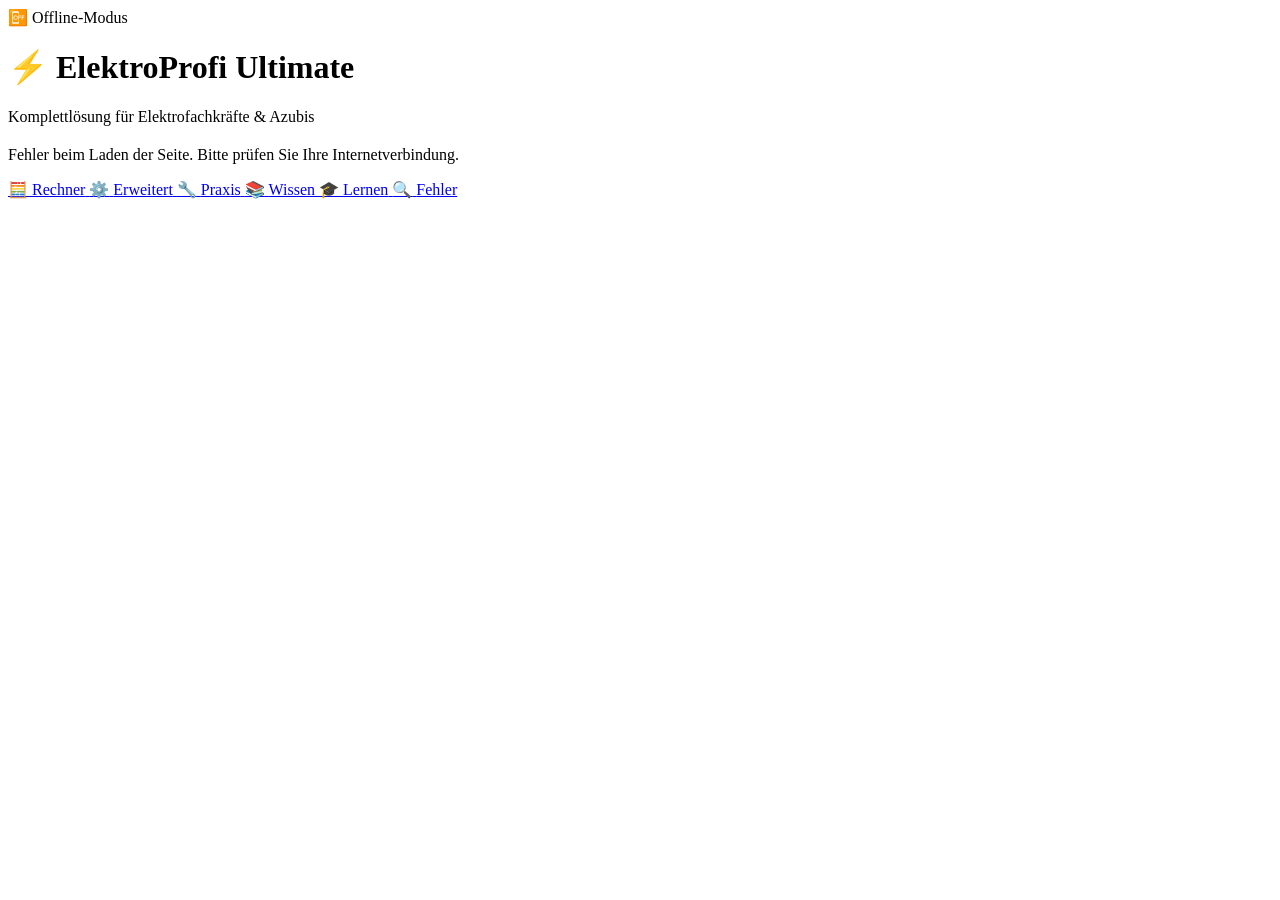
==== index.html @ 83213771 "Add files via upload" ====
<!DOCTYPE html>
<html lang="de">
<head>
  <meta charset="UTF-8">
  <meta name="viewport" content="width=device-width, initial-scale=1.0, user-scalable=no">
  <meta name="theme-color" content="#1e40af">
  <meta name="description" content="Komplette Elektro-Suite für Fachkräfte und Azubis - Berechnungen, Symbole, Prüfungsvorbereitung">
  <meta name="apple-mobile-web-app-capable" content="yes">
  <meta name="apple-mobile-web-app-status-bar-style" content="black-translucent">
  <meta name="apple-mobile-web-app-title" content="ElektroProfi">
  
  <title>ElektroProfi Ultimate</title>
  
  <link rel="manifest" href="manifest.json">
  <link rel="icon" type="image/svg+xml" href="data:image/svg+xml,<svg xmlns='http://www.w3.org/2000/svg' viewBox='0 0 100 100'><text y='.9em' font-size='90'>⚡</text></svg>">
  <link rel="apple-touch-icon" href="icons/icon-192.png">
  <link rel="stylesheet" href="css/style.css">
</head>
<body>
  
  <!-- Offline Indicator -->
  <div id="offline-indicator" class="offline-indicator">📴 Offline-Modus</div>
  
  <!-- Header -->
  <header class="header">
    <h1>⚡ ElektroProfi Ultimate</h1>
    <p>Komplettlösung für Elektrofachkräfte & Azubis</p>
  </header>
  
  <!-- Main Content Container -->
  <main class="container" id="main-content">
    <!-- Content wird per JavaScript geladen -->
  </main>
  
  <!-- Bottom Navigation -->
  <nav class="nav-bottom">
    <a href="pages/berechnungen.html" class="nav-item active" data-page="berechnungen">
      <span class="icon">🧮</span>
      <span>Rechner</span>
    </a>
    <a href="pages/erweitert.html" class="nav-item" data-page="erweitert">
      <span class="icon">⚙️</span>
      <span>Erweitert</span>
    </a>
    <a href="pages/praxis.html" class="nav-item" data-page="praxis">
      <span class="icon">🔧</span>
      <span>Praxis</span>
    </a>
    <a href="pages/wissen.html" class="nav-item" data-page="wissen">
      <span class="icon">📚</span>
      <span>Wissen</span>
    </a>
    <a href="pages/lernen.html" class="nav-item" data-page="lernen">
      <span class="icon">🎓</span>
      <span>Lernen</span>
    </a>
    <a href="pages/fehlersuche.html" class="nav-item" data-page="fehlersuche">
      <span class="icon">🔍</span>
      <span>Fehler</span>
    </a>
  </nav>
  
  <script src="js/app.js"></script>
  <script src="js/berechnungen.js"></script>
  <script src="js/quiz.js"></script>
  
  <script>
    // Single Page App Navigation
    document.addEventListener('DOMContentLoaded', () => {
      const mainContent = document.getElementById('main-content');
      const navItems = document.querySelectorAll('.nav-item');
      
      // Seite laden
      async function loadPage(pageName) {
        try {
          const response = await fetch(`pages/${pageName}.html`);
          if (!response.ok) throw new Error('Seite nicht gefunden');
          const html = await response.text();
          mainContent.innerHTML = html;
          
          // Initialisierungen nach Laden
          if (pageName === 'berechnungen') {
            if (typeof updateOhmFields === 'function') updateOhmFields();
            if (typeof updateLeistungFields === 'function') updateLeistungFields();
          }
          
          // Ersten Tab aktivieren
          const firstTab = mainContent.querySelector('.tab');
          if (firstTab) firstTab.click();
          
        } catch (err) {
          mainContent.innerHTML = `
            <div class="danger" style="margin-top:20px">
              <p>Fehler beim Laden der Seite. Bitte prüfen Sie Ihre Internetverbindung.</p>
            </div>`;
        }
      }
      
      // Navigation Handler
      navItems.forEach(item => {
        item.addEventListener('click', (e) => {
          e.preventDefault();
          
          // Aktiv-Status setzen
          navItems.forEach(n => n.classList.remove('active'));
          item.classList.add('active');
          
          // Seite laden
          const page = item.dataset.page;
          loadPage(page);
          
          // URL aktualisieren (History API)
          history.pushState({page}, '', `#${page}`);
        });
      });
      
      // Browser Back/Forward
      window.addEventListener('popstate', (e) => {
        const page = e.state?.page || 'berechnungen';
        loadPage(page);
        navItems.forEach(n => {
          n.classList.toggle('active', n.dataset.page === page);
        });
      });
      
      // Initiale Seite laden
      const hash = window.location.hash.slice(1) || 'berechnungen';
      loadPage(hash);
      navItems.forEach(n => {
        n.classList.toggle('active', n.dataset.page === hash);
      });
    });
  </script>
</body>
</html>
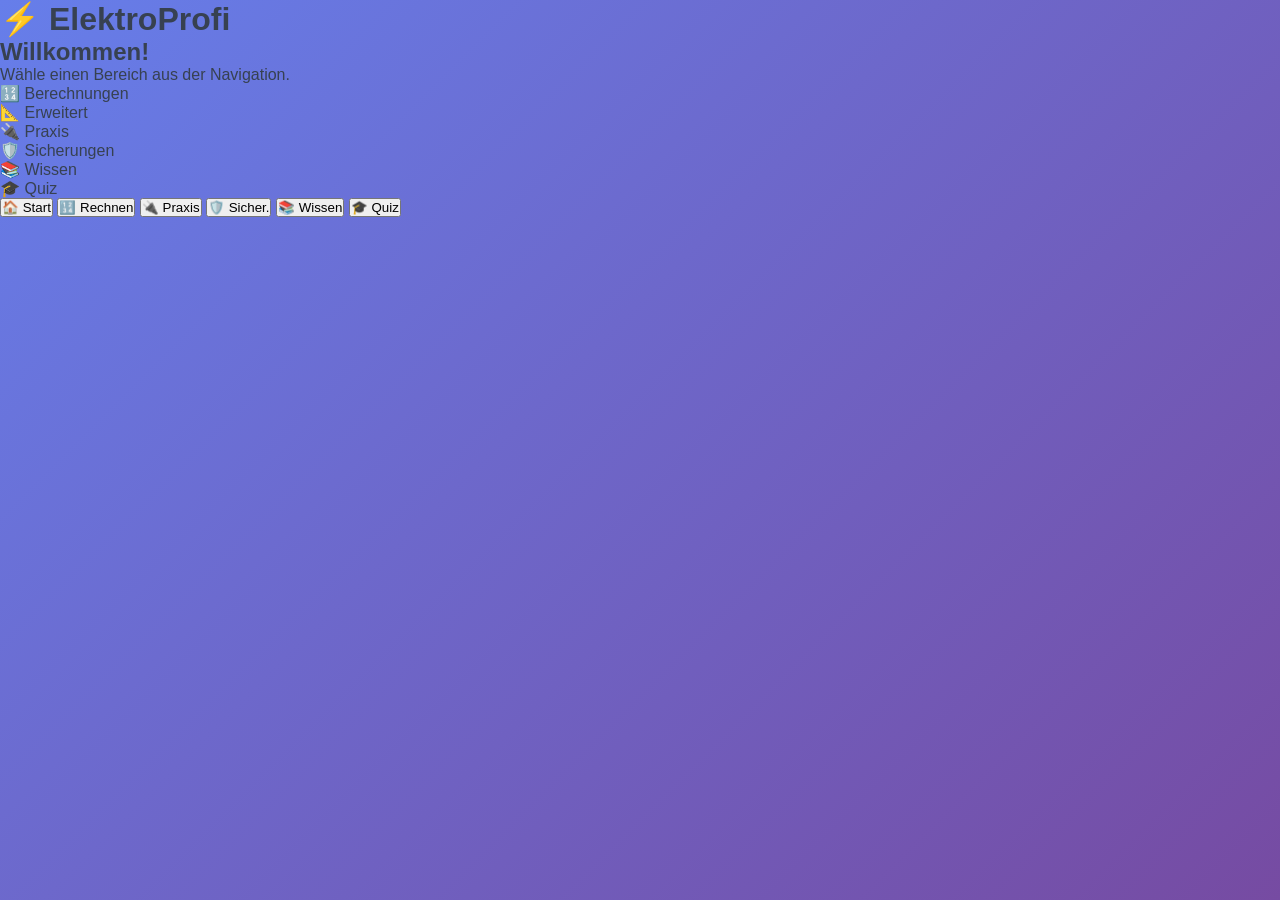
==== commit ea5d1a3d: "Add files via upload" ====
--- a/index.html
+++ b/index.html
@@ -4,132 +4,80 @@
   <meta charset="UTF-8">
   <meta name="viewport" content="width=device-width, initial-scale=1.0, user-scalable=no">
   <meta name="theme-color" content="#1e40af">
-  <meta name="description" content="Komplette Elektro-Suite für Fachkräfte und Azubis - Berechnungen, Symbole, Prüfungsvorbereitung">
-  <meta name="apple-mobile-web-app-capable" content="yes">
-  <meta name="apple-mobile-web-app-status-bar-style" content="black-translucent">
-  <meta name="apple-mobile-web-app-title" content="ElektroProfi">
-  
+  <meta name="description" content="Komplette Elektro-Suite für Fachkräfte & Azubis">
   <title>ElektroProfi Ultimate</title>
-  
   <link rel="manifest" href="manifest.json">
-  <link rel="icon" type="image/svg+xml" href="data:image/svg+xml,<svg xmlns='http://www.w3.org/2000/svg' viewBox='0 0 100 100'><text y='.9em' font-size='90'>⚡</text></svg>">
   <link rel="apple-touch-icon" href="icons/icon-192.png">
   <link rel="stylesheet" href="css/style.css">
 </head>
 <body>
-  
-  <!-- Offline Indicator -->
-  <div id="offline-indicator" class="offline-indicator">📴 Offline-Modus</div>
-  
-  <!-- Header -->
-  <header class="header">
-    <h1>⚡ ElektroProfi Ultimate</h1>
-    <p>Komplettlösung für Elektrofachkräfte & Azubis</p>
+  <header class="app-header">
+    <h1>⚡ ElektroProfi</h1>
+    <span class="offline-indicator" id="offline-badge">Offline</span>
   </header>
-  
-  <!-- Main Content Container -->
-  <main class="container" id="main-content">
-    <!-- Content wird per JavaScript geladen -->
+
+  <main id="content">
+    <div class="welcome">
+      <h2>Willkommen!</h2>
+      <p>Wähle einen Bereich aus der Navigation.</p>
+      <div class="feature-grid">
+        <div class="feature-card" onclick="loadPage('berechnungen')">
+          <span class="feature-icon">🔢</span>
+          <span>Berechnungen</span>
+        </div>
+        <div class="feature-card" onclick="loadPage('erweitert')">
+          <span class="feature-icon">📐</span>
+          <span>Erweitert</span>
+        </div>
+        <div class="feature-card" onclick="loadPage('praxis')">
+          <span class="feature-icon">🔌</span>
+          <span>Praxis</span>
+        </div>
+        <div class="feature-card" onclick="loadPage('sicherungen')">
+          <span class="feature-icon">🛡️</span>
+          <span>Sicherungen</span>
+        </div>
+        <div class="feature-card" onclick="loadPage('wissen')">
+          <span class="feature-icon">📚</span>
+          <span>Wissen</span>
+        </div>
+        <div class="feature-card" onclick="loadPage('lernen')">
+          <span class="feature-icon">🎓</span>
+          <span>Quiz</span>
+        </div>
+      </div>
+    </div>
   </main>
-  
-  <!-- Bottom Navigation -->
-  <nav class="nav-bottom">
-    <a href="pages/berechnungen.html" class="nav-item active" data-page="berechnungen">
-      <span class="icon">🧮</span>
-      <span>Rechner</span>
-    </a>
-    <a href="pages/erweitert.html" class="nav-item" data-page="erweitert">
-      <span class="icon">⚙️</span>
-      <span>Erweitert</span>
-    </a>
-    <a href="pages/praxis.html" class="nav-item" data-page="praxis">
-      <span class="icon">🔧</span>
-      <span>Praxis</span>
-    </a>
-    <a href="pages/wissen.html" class="nav-item" data-page="wissen">
-      <span class="icon">📚</span>
-      <span>Wissen</span>
-    </a>
-    <a href="pages/lernen.html" class="nav-item" data-page="lernen">
-      <span class="icon">🎓</span>
-      <span>Lernen</span>
-    </a>
-    <a href="pages/fehlersuche.html" class="nav-item" data-page="fehlersuche">
-      <span class="icon">🔍</span>
-      <span>Fehler</span>
-    </a>
+
+  <nav class="bottom-nav">
+    <button class="nav-btn active" data-page="home" onclick="loadPage('home')">
+      <span class="nav-icon">🏠</span>
+      <span class="nav-label">Start</span>
+    </button>
+    <button class="nav-btn" data-page="berechnungen" onclick="loadPage('berechnungen')">
+      <span class="nav-icon">🔢</span>
+      <span class="nav-label">Rechnen</span>
+    </button>
+    <button class="nav-btn" data-page="praxis" onclick="loadPage('praxis')">
+      <span class="nav-icon">🔌</span>
+      <span class="nav-label">Praxis</span>
+    </button>
+    <button class="nav-btn" data-page="sicherungen" onclick="loadPage('sicherungen')">
+      <span class="nav-icon">🛡️</span>
+      <span class="nav-label">Sicher.</span>
+    </button>
+    <button class="nav-btn" data-page="wissen" onclick="loadPage('wissen')">
+      <span class="nav-icon">📚</span>
+      <span class="nav-label">Wissen</span>
+    </button>
+    <button class="nav-btn" data-page="lernen" onclick="loadPage('lernen')">
+      <span class="nav-icon">🎓</span>
+      <span class="nav-label">Quiz</span>
+    </button>
   </nav>
-  
+
   <script src="js/app.js"></script>
   <script src="js/berechnungen.js"></script>
   <script src="js/quiz.js"></script>
-  
-  <script>
-    // Single Page App Navigation
-    document.addEventListener('DOMContentLoaded', () => {
-      const mainContent = document.getElementById('main-content');
-      const navItems = document.querySelectorAll('.nav-item');
-      
-      // Seite laden
-      async function loadPage(pageName) {
-        try {
-          const response = await fetch(`pages/${pageName}.html`);
-          if (!response.ok) throw new Error('Seite nicht gefunden');
-          const html = await response.text();
-          mainContent.innerHTML = html;
-          
-          // Initialisierungen nach Laden
-          if (pageName === 'berechnungen') {
-            if (typeof updateOhmFields === 'function') updateOhmFields();
-            if (typeof updateLeistungFields === 'function') updateLeistungFields();
-          }
-          
-          // Ersten Tab aktivieren
-          const firstTab = mainContent.querySelector('.tab');
-          if (firstTab) firstTab.click();
-          
-        } catch (err) {
-          mainContent.innerHTML = `
-            <div class="danger" style="margin-top:20px">
-              <p>Fehler beim Laden der Seite. Bitte prüfen Sie Ihre Internetverbindung.</p>
-            </div>`;
-        }
-      }
-      
-      // Navigation Handler
-      navItems.forEach(item => {
-        item.addEventListener('click', (e) => {
-          e.preventDefault();
-          
-          // Aktiv-Status setzen
-          navItems.forEach(n => n.classList.remove('active'));
-          item.classList.add('active');
-          
-          // Seite laden
-          const page = item.dataset.page;
-          loadPage(page);
-          
-          // URL aktualisieren (History API)
-          history.pushState({page}, '', `#${page}`);
-        });
-      });
-      
-      // Browser Back/Forward
-      window.addEventListener('popstate', (e) => {
-        const page = e.state?.page || 'berechnungen';
-        loadPage(page);
-        navItems.forEach(n => {
-          n.classList.toggle('active', n.dataset.page === page);
-        });
-      });
-      
-      // Initiale Seite laden
-      const hash = window.location.hash.slice(1) || 'berechnungen';
-      loadPage(hash);
-      navItems.forEach(n => {
-        n.classList.toggle('active', n.dataset.page === hash);
-      });
-    });
-  </script>
 </body>
 </html>
--- a/css/style.css
+++ b/css/style.css
@@ -0,0 +1,633 @@
+/* ElektroProfi Ultimate - Styles */
+:root {
+  --primary: #1e40af;
+  --primary-light: #3b82f6;
+  --primary-dark: #1e3a8a;
+  --success: #10b981;
+  --success-light: #d1fae5;
+  --warning: #f59e0b;
+  --warning-light: #fef3c7;
+  --danger: #dc2626;
+  --danger-light: #fee2e2;
+  --gray-50: #f9fafb;
+  --gray-100: #f3f4f6;
+  --gray-200: #e5e7eb;
+  --gray-300: #d1d5db;
+  --gray-500: #6b7280;
+  --gray-700: #374151;
+  --gray-900: #111827;
+  --shadow: 0 4px 6px -1px rgba(0,0,0,0.1), 0 2px 4px -1px rgba(0,0,0,0.06);
+  --shadow-lg: 0 10px 15px -3px rgba(0,0,0,0.1), 0 4px 6px -2px rgba(0,0,0,0.05);
+}
+
+* {
+  margin: 0;
+  padding: 0;
+  box-sizing: border-box;
+}
+
+body {
+  font-family: -apple-system, BlinkMacSystemFont, 'Segoe UI', Roboto, Arial, sans-serif;
+  background: linear-gradient(135deg, #667eea 0%, #764ba2 100%);
+  min-height: 100vh;
+  color: var(--gray-700);
+  padding-bottom: 80px;
+}
+
+/* Header */
+.header {
+  background: linear-gradient(135deg, var(--primary) 0%, var(--primary-light) 100%);
+  color: #fff;
+  padding: 15px 20px;
+  text-align: center;
+  box-shadow: var(--shadow);
+  position: sticky;
+  top: 0;
+  z-index: 100;
+}
+
+.header h1 {
+  font-size: 22px;
+  margin-bottom: 3px;
+  display: flex;
+  align-items: center;
+  justify-content: center;
+  gap: 8px;
+}
+
+.header p {
+  font-size: 13px;
+  opacity: 0.9;
+}
+
+/* Container */
+.container {
+  max-width: 1000px;
+  margin: 0 auto;
+  padding: 15px;
+}
+
+/* Navigation Bottom */
+.nav-bottom {
+  position: fixed;
+  bottom: 0;
+  left: 0;
+  right: 0;
+  background: #fff;
+  display: flex;
+  justify-content: space-around;
+  padding: 8px 5px;
+  box-shadow: 0 -4px 6px rgba(0,0,0,0.1);
+  z-index: 1000;
+}
+
+.nav-item {
+  display: flex;
+  flex-direction: column;
+  align-items: center;
+  text-decoration: none;
+  color: var(--gray-500);
+  font-size: 11px;
+  padding: 5px 10px;
+  border-radius: 8px;
+  transition: all 0.3s;
+  min-width: 60px;
+}
+
+.nav-item.active {
+  color: var(--primary);
+  background: rgba(30,64,175,0.1);
+}
+
+.nav-item:hover {
+  color: var(--primary);
+}
+
+.nav-item .icon {
+  font-size: 22px;
+  margin-bottom: 3px;
+}
+
+/* Sub-Tabs */
+.tabs {
+  display: flex;
+  gap: 8px;
+  margin-bottom: 15px;
+  background: #fff;
+  padding: 10px;
+  border-radius: 12px;
+  box-shadow: var(--shadow);
+  overflow-x: auto;
+  -webkit-overflow-scrolling: touch;
+}
+
+.tab {
+  flex-shrink: 0;
+  padding: 10px 16px;
+  background: var(--gray-100);
+  border: none;
+  border-radius: 8px;
+  cursor: pointer;
+  font-size: 13px;
+  font-weight: 600;
+  transition: all 0.3s;
+  color: var(--gray-500);
+  white-space: nowrap;
+}
+
+.tab.active {
+  background: linear-gradient(135deg, var(--primary) 0%, var(--primary-light) 100%);
+  color: #fff;
+  box-shadow: 0 4px 6px rgba(30,64,175,0.3);
+}
+
+.tab:hover {
+  transform: translateY(-2px);
+}
+
+/* Content Cards */
+.content {
+  background: #fff;
+  border-radius: 12px;
+  padding: 20px;
+  box-shadow: var(--shadow);
+  display: none;
+  animation: fadeIn 0.3s;
+}
+
+.content.active {
+  display: block;
+}
+
+@keyframes fadeIn {
+  from { opacity: 0; transform: translateY(10px); }
+  to { opacity: 1; transform: translateY(0); }
+}
+
+/* Forms */
+.form-group {
+  margin-bottom: 18px;
+}
+
+label {
+  display: block;
+  margin-bottom: 6px;
+  font-weight: 600;
+  color: var(--gray-700);
+  font-size: 14px;
+}
+
+input, select, textarea {
+  width: 100%;
+  padding: 12px;
+  border: 2px solid var(--gray-200);
+  border-radius: 8px;
+  font-size: 16px;
+  transition: border 0.3s;
+  font-family: inherit;
+  background: #fff;
+}
+
+input:focus, select:focus, textarea:focus {
+  outline: none;
+  border-color: var(--primary-light);
+}
+
+textarea {
+  min-height: 100px;
+  resize: vertical;
+}
+
+/* Buttons */
+.btn {
+  width: 100%;
+  padding: 14px;
+  background: linear-gradient(135deg, var(--primary) 0%, var(--primary-light) 100%);
+  color: #fff;
+  border: none;
+  border-radius: 8px;
+  font-size: 16px;
+  font-weight: 600;
+  cursor: pointer;
+  transition: all 0.2s;
+  margin-top: 10px;
+}
+
+.btn:hover {
+  transform: translateY(-2px);
+  box-shadow: 0 6px 12px rgba(30,64,175,0.3);
+}
+
+.btn:active {
+  transform: translateY(0);
+}
+
+.btn-secondary {
+  background: var(--gray-100);
+  color: var(--gray-700);
+}
+
+/* Results */
+.result {
+  margin-top: 20px;
+  padding: 20px;
+  background: linear-gradient(135deg, #ecfdf5 0%, var(--success-light) 100%);
+  border-radius: 8px;
+  border-left: 4px solid var(--success);
+}
+
+.result h3 {
+  color: #065f46;
+  margin-bottom: 12px;
+  font-size: 17px;
+}
+
+.result-item {
+  padding: 10px 0;
+  border-bottom: 1px solid #a7f3d0;
+  display: flex;
+  justify-content: space-between;
+  align-items: center;
+  flex-wrap: wrap;
+  gap: 8px;
+}
+
+.result-item:last-child {
+  border-bottom: none;
+}
+
+.result-label {
+  font-weight: 600;
+  color: #065f46;
+  font-size: 14px;
+}
+
+.result-value {
+  font-size: 17px;
+  color: #047857;
+  font-weight: 700;
+}
+
+/* Info Boxes */
+.info-box {
+  background: #eff6ff;
+  border-left: 4px solid var(--primary-light);
+  padding: 15px;
+  margin-top: 20px;
+  border-radius: 8px;
+}
+
+.info-box h4 {
+  color: var(--primary);
+  margin-bottom: 8px;
+  font-size: 15px;
+}
+
+.info-box p, .info-box ul {
+  color: var(--primary);
+  font-size: 14px;
+  line-height: 1.6;
+}
+
+.info-box ul {
+  margin-left: 18px;
+  margin-top: 8px;
+}
+
+.warning {
+  background: var(--warning-light);
+  border-left: 4px solid var(--warning);
+  padding: 15px;
+  margin-top: 15px;
+  border-radius: 8px;
+}
+
+.warning p, .warning h4 {
+  color: #92400e;
+  font-size: 14px;
+}
+
+.danger {
+  background: var(--danger-light);
+  border-left: 4px solid var(--danger);
+  padding: 15px;
+  margin-top: 15px;
+  border-radius: 8px;
+}
+
+.danger p, .danger h4 {
+  color: #7f1d1d;
+  font-size: 14px;
+  font-weight: 600;
+}
+
+.success {
+  background: var(--success-light);
+  border-left: 4px solid var(--success);
+  padding: 15px;
+  margin-top: 15px;
+  border-radius: 8px;
+}
+
+.success p {
+  color: #065f46;
+  font-size: 14px;
+  font-weight: 600;
+}
+
+/* Tables */
+.table-responsive {
+  overflow-x: auto;
+  margin-top: 15px;
+}
+
+table {
+  width: 100%;
+  border-collapse: collapse;
+  font-size: 13px;
+}
+
+th, td {
+  padding: 10px 8px;
+  text-align: left;
+  border-bottom: 1px solid var(--gray-200);
+}
+
+th {
+  background: var(--gray-100);
+  font-weight: 600;
+  color: var(--gray-700);
+  position: sticky;
+  top: 0;
+}
+
+tr:hover {
+  background: var(--gray-50);
+}
+
+/* Grids */
+.grid-2 {
+  display: grid;
+  grid-template-columns: 1fr 1fr;
+  gap: 15px;
+}
+
+.grid-3 {
+  display: grid;
+  grid-template-columns: repeat(3, 1fr);
+  gap: 15px;
+}
+
+/* Symbol Grid */
+.symbol-grid {
+  display: grid;
+  grid-template-columns: repeat(auto-fill, minmax(130px, 1fr));
+  gap: 12px;
+  margin-top: 15px;
+}
+
+.symbol-card {
+  background: #fff;
+  border: 2px solid var(--gray-200);
+  border-radius: 8px;
+  padding: 12px 8px;
+  text-align: center;
+  transition: all 0.3s;
+}
+
+.symbol-card:hover {
+  border-color: var(--primary-light);
+  transform: translateY(-2px);
+  box-shadow: var(--shadow);
+}
+
+.symbol-svg {
+  width: 65px;
+  height: 65px;
+  margin: 0 auto 8px;
+  display: flex;
+  align-items: center;
+  justify-content: center;
+}
+
+.symbol-name {
+  font-size: 11px;
+  font-weight: 600;
+  color: var(--primary);
+  line-height: 1.3;
+}
+
+/* Quiz */
+.quiz-card {
+  background: #fff;
+  border: 2px solid var(--gray-200);
+  border-radius: 12px;
+  padding: 20px;
+  margin-bottom: 15px;
+}
+
+.quiz-question {
+  font-size: 17px;
+  font-weight: 600;
+  color: var(--primary);
+  margin-bottom: 18px;
+  line-height: 1.4;
+}
+
+.quiz-options {
+  display: flex;
+  flex-direction: column;
+  gap: 10px;
+}
+
+.quiz-option {
+  padding: 14px;
+  background: var(--gray-100);
+  border: 2px solid var(--gray-200);
+  border-radius: 8px;
+  cursor: pointer;
+  transition: all 0.3s;
+  font-size: 15px;
+}
+
+.quiz-option:hover {
+  background: #e0e7ff;
+  border-color: var(--primary-light);
+}
+
+.quiz-option.selected {
+  background: #dbeafe;
+  border-color: var(--primary-light);
+  font-weight: 600;
+}
+
+.quiz-option.correct {
+  background: var(--success-light);
+  border-color: var(--success);
+}
+
+.quiz-option.wrong {
+  background: var(--danger-light);
+  border-color: var(--danger);
+}
+
+.quiz-score {
+  text-align: center;
+  padding: 25px;
+  background: linear-gradient(135deg, #eff6ff 0%, #dbeafe 100%);
+  border-radius: 12px;
+  margin-top: 20px;
+}
+
+.quiz-score h3 {
+  font-size: 22px;
+  margin-bottom: 10px;
+}
+
+/* Troubleshoot */
+.troubleshoot-grid {
+  display: grid;
+  grid-template-columns: repeat(auto-fit, minmax(280px, 1fr));
+  gap: 15px;
+  margin-top: 15px;
+}
+
+.troubleshoot-card {
+  background: #fff;
+  border-left: 4px solid var(--primary-light);
+  border-radius: 8px;
+  padding: 18px;
+  box-shadow: var(--shadow);
+  cursor: pointer;
+  transition: all 0.3s;
+}
+
+.troubleshoot-card:hover {
+  transform: translateY(-2px);
+  box-shadow: var(--shadow-lg);
+}
+
+.troubleshoot-card h4 {
+  color: var(--primary);
+  margin-bottom: 8px;
+  font-size: 15px;
+}
+
+.troubleshoot-card.expanded {
+  border-color: var(--success);
+}
+
+.troubleshoot-solutions {
+  display: none;
+  margin-top: 15px;
+  padding-top: 15px;
+  border-top: 2px solid var(--gray-200);
+}
+
+.troubleshoot-solutions.visible {
+  display: block;
+}
+
+.troubleshoot-solutions ul {
+  margin-left: 18px;
+  color: var(--gray-700);
+  line-height: 1.8;
+  font-size: 14px;
+}
+
+/* Sicherungsfarben */
+.fuse-color {
+  display: inline-block;
+  width: 28px;
+  height: 18px;
+  border-radius: 4px;
+  vertical-align: middle;
+  margin-right: 8px;
+  border: 1px solid var(--gray-300);
+}
+
+/* Section Headers */
+.section-header {
+  color: var(--primary);
+  margin: 25px 0 12px;
+  font-size: 16px;
+  font-weight: 700;
+  padding-bottom: 8px;
+  border-bottom: 2px solid var(--gray-200);
+}
+
+/* Offline Indicator */
+.offline-indicator {
+  display: none;
+  position: fixed;
+  top: 60px;
+  left: 50%;
+  transform: translateX(-50%);
+  background: var(--warning);
+  color: #fff;
+  padding: 8px 20px;
+  border-radius: 20px;
+  font-size: 13px;
+  font-weight: 600;
+  z-index: 1000;
+  box-shadow: var(--shadow);
+}
+
+.offline-indicator.show {
+  display: block;
+  animation: slideDown 0.3s;
+}
+
+@keyframes slideDown {
+  from { transform: translateX(-50%) translateY(-20px); opacity: 0; }
+  to { transform: translateX(-50%) translateY(0); opacity: 1; }
+}
+
+/* Responsive */
+@media (max-width: 768px) {
+  .grid-2, .grid-3 {
+    grid-template-columns: 1fr;
+  }
+  
+  .header h1 {
+    font-size: 20px;
+  }
+  
+  .symbol-grid {
+    grid-template-columns: repeat(auto-fill, minmax(110px, 1fr));
+  }
+  
+  .nav-item {
+    font-size: 10px;
+    min-width: 50px;
+  }
+  
+  .nav-item .icon {
+    font-size: 20px;
+  }
+  
+  table {
+    font-size: 12px;
+  }
+  
+  th, td {
+    padding: 8px 5px;
+  }
+}
+
+/* Print */
+@media print {
+  .nav-bottom, .header {
+    display: none;
+  }
+  
+  body {
+    background: #fff;
+    padding: 0;
+  }
+  
+  .content {
+    box-shadow: none;
+    break-inside: avoid;
+  }
+}
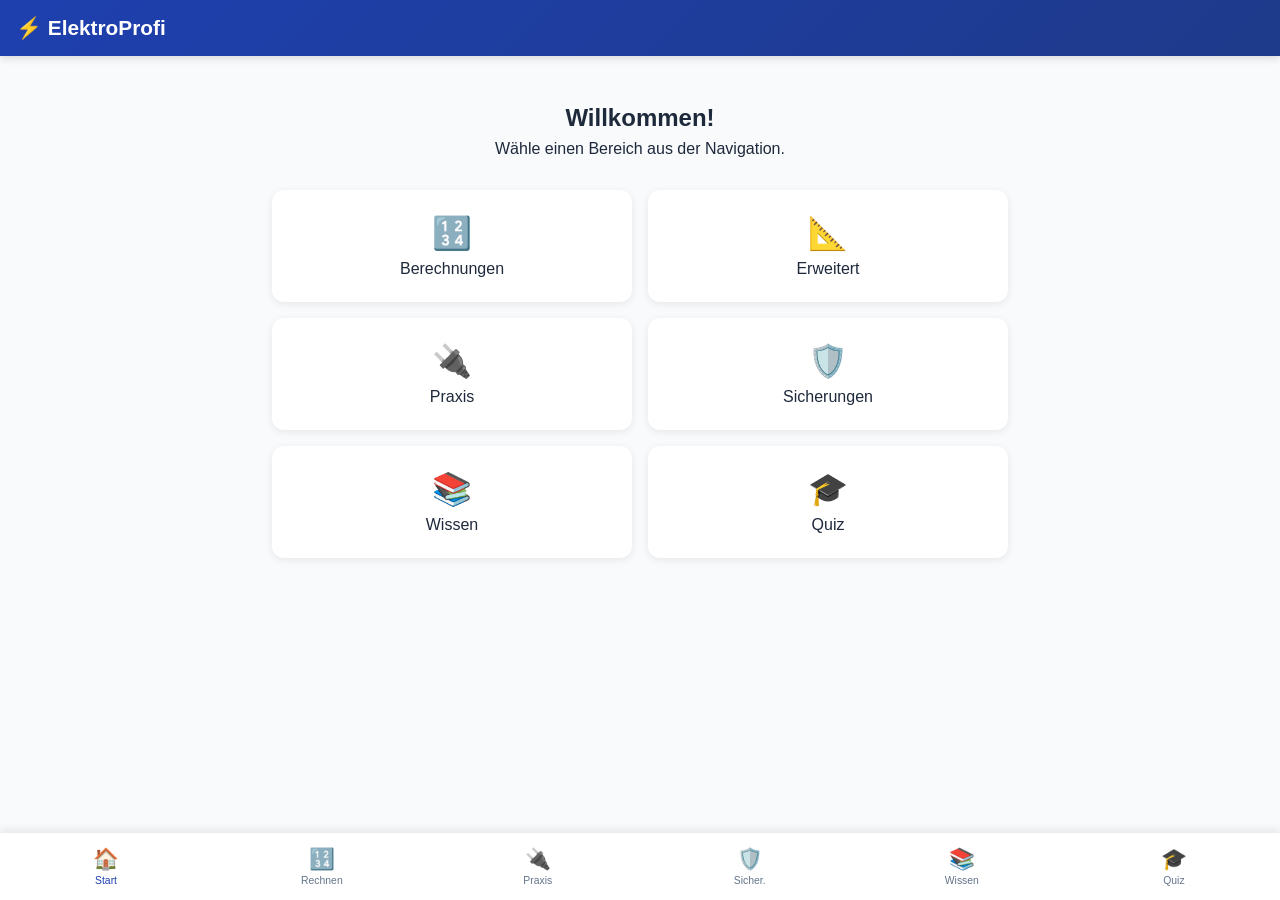
==== commit 7de8cf77: "Add files via upload" ====
--- a/index.html
+++ b/index.html
@@ -6,9 +6,11 @@
   <meta name="theme-color" content="#1e40af">
   <meta name="description" content="Komplette Elektro-Suite für Fachkräfte & Azubis">
   <title>ElektroProfi Ultimate</title>
-  <link rel="manifest" href="manifest.json">
-  <link rel="apple-touch-icon" href="icons/icon-192.png">
-  <link rel="stylesheet" href="css/style.css">
+  <link rel="manifest" href="./manifest.json">
+  <link rel="icon" type="image/svg+xml" href="./icons/icon.svg">
+  <link rel="icon" type="image/png" sizes="32x32" href="./icons/icon-72.png">
+  <link rel="apple-touch-icon" href="./icons/icon-192.png">
+  <link rel="stylesheet" href="./css/style.css">
 </head>
 <body>
   <header class="app-header">
@@ -76,8 +78,8 @@
     </button>
   </nav>
 
-  <script src="js/app.js"></script>
-  <script src="js/berechnungen.js"></script>
-  <script src="js/quiz.js"></script>
+  <script src="./js/app.js"></script>
+  <script src="./js/berechnungen.js"></script>
+  <script src="./js/quiz.js"></script>
 </body>
 </html>
--- a/css/style.css
+++ b/css/style.css
@@ -1,633 +1,708 @@
-/* ElektroProfi Ultimate - Styles */
+/* ElektroProfi Ultimate - Stylesheet */
+
 :root {
   --primary: #1e40af;
   --primary-light: #3b82f6;
   --primary-dark: #1e3a8a;
-  --success: #10b981;
-  --success-light: #d1fae5;
-  --warning: #f59e0b;
-  --warning-light: #fef3c7;
-  --danger: #dc2626;
-  --danger-light: #fee2e2;
-  --gray-50: #f9fafb;
-  --gray-100: #f3f4f6;
-  --gray-200: #e5e7eb;
-  --gray-300: #d1d5db;
-  --gray-500: #6b7280;
-  --gray-700: #374151;
-  --gray-900: #111827;
-  --shadow: 0 4px 6px -1px rgba(0,0,0,0.1), 0 2px 4px -1px rgba(0,0,0,0.06);
-  --shadow-lg: 0 10px 15px -3px rgba(0,0,0,0.1), 0 4px 6px -2px rgba(0,0,0,0.05);
+  --success: #22c55e;
+  --warning: #eab308;
+  --danger: #ef4444;
+  --bg: #f8fafc;
+  --card-bg: #ffffff;
+  --text: #1e293b;
+  --text-muted: #64748b;
+  --border: #e2e8f0;
 }
 
 * {
+  box-sizing: border-box;
   margin: 0;
   padding: 0;
-  box-sizing: border-box;
+}
+
+html {
+  font-size: 16px;
 }
 
 body {
-  font-family: -apple-system, BlinkMacSystemFont, 'Segoe UI', Roboto, Arial, sans-serif;
-  background: linear-gradient(135deg, #667eea 0%, #764ba2 100%);
+  font-family: -apple-system, BlinkMacSystemFont, 'Segoe UI', Roboto, Oxygen, Ubuntu, sans-serif;
+  background: var(--bg);
+  color: var(--text);
   min-height: 100vh;
-  color: var(--gray-700);
-  padding-bottom: 80px;
+  padding-bottom: 70px;
 }
 
 /* Header */
-.header {
-  background: linear-gradient(135deg, var(--primary) 0%, var(--primary-light) 100%);
-  color: #fff;
-  padding: 15px 20px;
-  text-align: center;
-  box-shadow: var(--shadow);
+.app-header {
+  background: linear-gradient(135deg, var(--primary), var(--primary-dark));
+  color: white;
+  padding: 1rem;
+  display: flex;
+  justify-content: space-between;
+  align-items: center;
   position: sticky;
   top: 0;
   z-index: 100;
-}
-
-.header h1 {
-  font-size: 22px;
-  margin-bottom: 3px;
-  display: flex;
-  align-items: center;
-  justify-content: center;
-  gap: 8px;
-}
-
-.header p {
-  font-size: 13px;
-  opacity: 0.9;
-}
-
-/* Container */
-.container {
-  max-width: 1000px;
+  box-shadow: 0 2px 8px rgba(0,0,0,0.15);
+}
+
+.app-header h1 {
+  font-size: 1.3rem;
+  font-weight: 600;
+}
+
+.offline-indicator {
+  background: var(--warning);
+  color: #000;
+  padding: 0.25rem 0.75rem;
+  border-radius: 20px;
+  font-size: 0.75rem;
+  font-weight: 600;
+  display: none;
+}
+
+.offline-indicator.visible {
+  display: block;
+}
+
+/* Main Content */
+main {
+  padding: 1rem;
+  max-width: 800px;
   margin: 0 auto;
-  padding: 15px;
-}
-
-/* Navigation Bottom */
-.nav-bottom {
+}
+
+/* Welcome Screen */
+.welcome {
+  text-align: center;
+  padding: 2rem 1rem;
+}
+
+.welcome h2 {
+  font-size: 1.5rem;
+  margin-bottom: 0.5rem;
+}
+
+.feature-grid {
+  display: grid;
+  grid-template-columns: repeat(2, 1fr);
+  gap: 1rem;
+  margin-top: 2rem;
+}
+
+.feature-card {
+  background: var(--card-bg);
+  border-radius: 12px;
+  padding: 1.5rem 1rem;
+  text-align: center;
+  box-shadow: 0 2px 8px rgba(0,0,0,0.08);
+  cursor: pointer;
+  transition: transform 0.2s, box-shadow 0.2s;
+}
+
+.feature-card:hover {
+  transform: translateY(-2px);
+  box-shadow: 0 4px 12px rgba(0,0,0,0.12);
+}
+
+.feature-icon {
+  font-size: 2rem;
+  display: block;
+  margin-bottom: 0.5rem;
+}
+
+/* Bottom Navigation */
+.bottom-nav {
   position: fixed;
   bottom: 0;
   left: 0;
   right: 0;
-  background: #fff;
+  background: var(--card-bg);
   display: flex;
   justify-content: space-around;
-  padding: 8px 5px;
-  box-shadow: 0 -4px 6px rgba(0,0,0,0.1);
-  z-index: 1000;
-}
-
-.nav-item {
+  padding: 0.5rem 0;
+  box-shadow: 0 -2px 10px rgba(0,0,0,0.1);
+  z-index: 100;
+}
+
+.nav-btn {
+  background: none;
+  border: none;
   display: flex;
   flex-direction: column;
   align-items: center;
-  text-decoration: none;
-  color: var(--gray-500);
-  font-size: 11px;
-  padding: 5px 10px;
-  border-radius: 8px;
-  transition: all 0.3s;
-  min-width: 60px;
-}
-
-.nav-item.active {
+  padding: 0.4rem 0.5rem;
+  color: var(--text-muted);
+  cursor: pointer;
+  transition: color 0.2s;
+  min-width: 50px;
+}
+
+.nav-btn.active {
   color: var(--primary);
-  background: rgba(30,64,175,0.1);
-}
-
-.nav-item:hover {
-  color: var(--primary);
-}
-
-.nav-item .icon {
-  font-size: 22px;
-  margin-bottom: 3px;
-}
-
-/* Sub-Tabs */
+}
+
+.nav-icon {
+  font-size: 1.3rem;
+}
+
+.nav-label {
+  font-size: 0.65rem;
+  margin-top: 0.2rem;
+}
+
+/* Tabs */
+.tab-container {
+  background: var(--card-bg);
+  border-radius: 12px;
+  overflow: hidden;
+  box-shadow: 0 2px 8px rgba(0,0,0,0.08);
+}
+
 .tabs {
   display: flex;
-  gap: 8px;
-  margin-bottom: 15px;
-  background: #fff;
-  padding: 10px;
-  border-radius: 12px;
-  box-shadow: var(--shadow);
   overflow-x: auto;
+  background: #f1f5f9;
   -webkit-overflow-scrolling: touch;
 }
 
 .tab {
-  flex-shrink: 0;
-  padding: 10px 16px;
-  background: var(--gray-100);
+  flex: 1;
+  min-width: max-content;
+  padding: 0.75rem 1rem;
   border: none;
-  border-radius: 8px;
+  background: none;
+  font-size: 0.85rem;
+  font-weight: 500;
+  color: var(--text-muted);
   cursor: pointer;
-  font-size: 13px;
-  font-weight: 600;
-  transition: all 0.3s;
-  color: var(--gray-500);
   white-space: nowrap;
+  transition: all 0.2s;
 }
 
 .tab.active {
-  background: linear-gradient(135deg, var(--primary) 0%, var(--primary-light) 100%);
-  color: #fff;
-  box-shadow: 0 4px 6px rgba(30,64,175,0.3);
-}
-
-.tab:hover {
-  transform: translateY(-2px);
-}
-
-/* Content Cards */
-.content {
-  background: #fff;
-  border-radius: 12px;
-  padding: 20px;
-  box-shadow: var(--shadow);
+  background: var(--card-bg);
+  color: var(--primary);
+  box-shadow: 0 -2px 0 var(--primary) inset;
+}
+
+.tab-content {
   display: none;
-  animation: fadeIn 0.3s;
-}
-
-.content.active {
-  display: block;
-}
-
-@keyframes fadeIn {
-  from { opacity: 0; transform: translateY(10px); }
-  to { opacity: 1; transform: translateY(0); }
+  padding: 1.25rem;
+}
+
+.tab-content.active {
+  display: block;
 }
 
 /* Forms */
 .form-group {
-  margin-bottom: 18px;
-}
-
-label {
-  display: block;
-  margin-bottom: 6px;
-  font-weight: 600;
-  color: var(--gray-700);
-  font-size: 14px;
-}
-
-input, select, textarea {
+  margin-bottom: 1rem;
+}
+
+.form-group label {
+  display: block;
+  font-size: 0.85rem;
+  font-weight: 500;
+  margin-bottom: 0.4rem;
+  color: var(--text);
+}
+
+input, select {
   width: 100%;
-  padding: 12px;
-  border: 2px solid var(--gray-200);
-  border-radius: 8px;
-  font-size: 16px;
-  transition: border 0.3s;
-  font-family: inherit;
-  background: #fff;
-}
-
-input:focus, select:focus, textarea:focus {
+  padding: 0.75rem;
+  border: 1px solid var(--border);
+  border-radius: 8px;
+  font-size: 1rem;
+  background: var(--card-bg);
+}
+
+input:focus, select:focus {
   outline: none;
-  border-color: var(--primary-light);
-}
-
-textarea {
-  min-height: 100px;
-  resize: vertical;
-}
-
-/* Buttons */
-.btn {
-  width: 100%;
-  padding: 14px;
-  background: linear-gradient(135deg, var(--primary) 0%, var(--primary-light) 100%);
-  color: #fff;
-  border: none;
-  border-radius: 8px;
-  font-size: 16px;
-  font-weight: 600;
-  cursor: pointer;
-  transition: all 0.2s;
-  margin-top: 10px;
-}
-
-.btn:hover {
-  transform: translateY(-2px);
-  box-shadow: 0 6px 12px rgba(30,64,175,0.3);
-}
-
-.btn:active {
-  transform: translateY(0);
-}
-
-.btn-secondary {
-  background: var(--gray-100);
-  color: var(--gray-700);
-}
-
-/* Results */
-.result {
-  margin-top: 20px;
-  padding: 20px;
-  background: linear-gradient(135deg, #ecfdf5 0%, var(--success-light) 100%);
-  border-radius: 8px;
-  border-left: 4px solid var(--success);
-}
-
-.result h3 {
-  color: #065f46;
-  margin-bottom: 12px;
-  font-size: 17px;
-}
-
-.result-item {
-  padding: 10px 0;
-  border-bottom: 1px solid #a7f3d0;
-  display: flex;
-  justify-content: space-between;
-  align-items: center;
-  flex-wrap: wrap;
-  gap: 8px;
-}
-
-.result-item:last-child {
-  border-bottom: none;
-}
-
-.result-label {
-  font-weight: 600;
-  color: #065f46;
-  font-size: 14px;
-}
-
-.result-value {
-  font-size: 17px;
-  color: #047857;
-  font-weight: 700;
-}
-
-/* Info Boxes */
-.info-box {
-  background: #eff6ff;
-  border-left: 4px solid var(--primary-light);
-  padding: 15px;
-  margin-top: 20px;
-  border-radius: 8px;
-}
-
-.info-box h4 {
-  color: var(--primary);
-  margin-bottom: 8px;
-  font-size: 15px;
-}
-
-.info-box p, .info-box ul {
-  color: var(--primary);
-  font-size: 14px;
-  line-height: 1.6;
-}
-
-.info-box ul {
-  margin-left: 18px;
-  margin-top: 8px;
-}
-
-.warning {
-  background: var(--warning-light);
-  border-left: 4px solid var(--warning);
-  padding: 15px;
-  margin-top: 15px;
-  border-radius: 8px;
-}
-
-.warning p, .warning h4 {
-  color: #92400e;
-  font-size: 14px;
-}
-
-.danger {
-  background: var(--danger-light);
-  border-left: 4px solid var(--danger);
-  padding: 15px;
-  margin-top: 15px;
-  border-radius: 8px;
-}
-
-.danger p, .danger h4 {
-  color: #7f1d1d;
-  font-size: 14px;
-  font-weight: 600;
-}
-
-.success {
-  background: var(--success-light);
-  border-left: 4px solid var(--success);
-  padding: 15px;
-  margin-top: 15px;
-  border-radius: 8px;
-}
-
-.success p {
-  color: #065f46;
-  font-size: 14px;
-  font-weight: 600;
-}
-
-/* Tables */
-.table-responsive {
-  overflow-x: auto;
-  margin-top: 15px;
-}
-
-table {
-  width: 100%;
-  border-collapse: collapse;
-  font-size: 13px;
-}
-
-th, td {
-  padding: 10px 8px;
-  text-align: left;
-  border-bottom: 1px solid var(--gray-200);
-}
-
-th {
-  background: var(--gray-100);
-  font-weight: 600;
-  color: var(--gray-700);
-  position: sticky;
-  top: 0;
-}
-
-tr:hover {
-  background: var(--gray-50);
-}
-
-/* Grids */
+  border-color: var(--primary);
+  box-shadow: 0 0 0 3px rgba(59, 130, 246, 0.15);
+}
+
 .grid-2 {
   display: grid;
   grid-template-columns: 1fr 1fr;
-  gap: 15px;
+  gap: 1rem;
 }
 
 .grid-3 {
   display: grid;
   grid-template-columns: repeat(3, 1fr);
-  gap: 15px;
+  gap: 1rem;
+}
+
+/* Buttons */
+.btn {
+  display: inline-block;
+  padding: 0.75rem 1.5rem;
+  border: none;
+  border-radius: 8px;
+  font-size: 1rem;
+  font-weight: 500;
+  cursor: pointer;
+  transition: all 0.2s;
+  text-align: center;
+}
+
+.btn-primary {
+  background: var(--primary);
+  color: white;
+  width: 100%;
+}
+
+.btn-primary:hover {
+  background: var(--primary-dark);
+}
+
+.btn-secondary {
+  background: #e2e8f0;
+  color: var(--text);
+}
+
+/* Results */
+.result {
+  background: linear-gradient(135deg, #ecfdf5, #d1fae5);
+  border: 1px solid var(--success);
+  border-radius: 8px;
+  padding: 1rem;
+  margin-top: 1rem;
+}
+
+.result h3 {
+  color: #166534;
+  font-size: 1rem;
+  margin-bottom: 0.75rem;
+}
+
+.result-item {
+  display: flex;
+  justify-content: space-between;
+  padding: 0.4rem 0;
+  border-bottom: 1px dashed #a7f3d0;
+}
+
+.result-item:last-child {
+  border-bottom: none;
+}
+
+.result-label {
+  color: #166534;
+}
+
+.result-value {
+  font-weight: 600;
+  color: #166534;
+}
+
+.warning {
+  background: linear-gradient(135deg, #fefce8, #fef08a);
+  border: 1px solid var(--warning);
+  border-radius: 8px;
+  padding: 1rem;
+  margin-top: 1rem;
+}
+
+.warning h3, .warning p {
+  color: #854d0e;
+}
+
+.danger {
+  background: linear-gradient(135deg, #fef2f2, #fecaca);
+  border: 1px solid var(--danger);
+  border-radius: 8px;
+  padding: 1rem;
+  margin-top: 1rem;
+}
+
+.danger h3, .danger p {
+  color: #991b1b;
+}
+
+/* Info Box */
+.info-box {
+  background: #eff6ff;
+  border: 1px solid #bfdbfe;
+  border-radius: 8px;
+  padding: 1rem;
+  margin-top: 1rem;
+}
+
+.info-box h4 {
+  color: var(--primary);
+  font-size: 0.9rem;
+  margin-bottom: 0.5rem;
+}
+
+.info-box p, .info-box li {
+  font-size: 0.9rem;
+  color: #1e40af;
+}
+
+.info-box ul {
+  margin-left: 1.25rem;
+}
+
+.info-text {
+  color: var(--text-muted);
+  font-size: 0.9rem;
+  margin-bottom: 1rem;
+}
+
+/* Tables */
+.data-table {
+  width: 100%;
+  border-collapse: collapse;
+  font-size: 0.85rem;
+  margin: 1rem 0;
+}
+
+.data-table th,
+.data-table td {
+  padding: 0.6rem 0.5rem;
+  text-align: left;
+  border-bottom: 1px solid var(--border);
+}
+
+.data-table th {
+  background: #f1f5f9;
+  font-weight: 600;
+  color: var(--primary-dark);
+}
+
+.data-table tbody tr:hover {
+  background: #f8fafc;
 }
 
 /* Symbol Grid */
 .symbol-grid {
   display: grid;
   grid-template-columns: repeat(auto-fill, minmax(130px, 1fr));
-  gap: 12px;
-  margin-top: 15px;
+  gap: 0.75rem;
+  margin: 1rem 0;
 }
 
 .symbol-card {
-  background: #fff;
-  border: 2px solid var(--gray-200);
-  border-radius: 8px;
-  padding: 12px 8px;
+  background: var(--card-bg);
+  border: 1px solid var(--border);
+  border-radius: 8px;
+  padding: 0.75rem;
   text-align: center;
-  transition: all 0.3s;
+  transition: all 0.2s;
 }
 
 .symbol-card:hover {
-  border-color: var(--primary-light);
-  transform: translateY(-2px);
-  box-shadow: var(--shadow);
+  border-color: var(--primary);
+  box-shadow: 0 2px 8px rgba(30, 64, 175, 0.15);
 }
 
 .symbol-svg {
-  width: 65px;
-  height: 65px;
-  margin: 0 auto 8px;
+  width: 60px;
+  height: 40px;
+  margin: 0 auto 0.5rem;
+  display: block;
+}
+
+.symbol-card span {
+  font-size: 0.75rem;
+  color: var(--text);
+  display: block;
+  line-height: 1.3;
+}
+
+/* Fuse Colors Grid */
+.fuse-grid {
+  display: grid;
+  grid-template-columns: repeat(auto-fill, minmax(120px, 1fr));
+  gap: 0.75rem;
+  margin: 1rem 0;
+}
+
+.fuse-card {
+  background: var(--card-bg);
+  border-radius: 8px;
+  overflow: hidden;
+  box-shadow: 0 2px 6px rgba(0,0,0,0.1);
+  text-align: center;
+}
+
+.fuse-color {
+  height: 40px;
+  background-color: var(--fuse-color);
+}
+
+.fuse-info {
+  padding: 0.5rem;
+}
+
+.fuse-ampere {
+  display: block;
+  font-size: 1.1rem;
+  font-weight: bold;
+  color: var(--primary-dark);
+}
+
+.fuse-name {
+  display: block;
+  font-size: 0.8rem;
+  color: var(--text-muted);
+}
+
+/* Quiz */
+.quiz-container {
+  padding: 1rem 0;
+}
+
+.quiz-question {
+  background: var(--card-bg);
+  border-radius: 8px;
+  padding: 1.25rem;
+  margin-bottom: 1rem;
+  box-shadow: 0 2px 6px rgba(0,0,0,0.08);
+}
+
+.quiz-question h3 {
+  font-size: 1rem;
+  margin-bottom: 1rem;
+  color: var(--text);
+}
+
+.quiz-options {
+  display: flex;
+  flex-direction: column;
+  gap: 0.5rem;
+}
+
+.quiz-option {
+  padding: 0.75rem 1rem;
+  border: 2px solid var(--border);
+  border-radius: 8px;
+  background: var(--card-bg);
+  cursor: pointer;
+  transition: all 0.2s;
+  font-size: 0.9rem;
+}
+
+.quiz-option:hover {
+  border-color: var(--primary);
+  background: #eff6ff;
+}
+
+.quiz-option.correct {
+  border-color: var(--success);
+  background: #dcfce7;
+}
+
+.quiz-option.wrong {
+  border-color: var(--danger);
+  background: #fee2e2;
+}
+
+.quiz-score {
+  text-align: center;
+  padding: 2rem;
+}
+
+.quiz-score h2 {
+  font-size: 1.5rem;
+  margin-bottom: 1rem;
+}
+
+.score-circle {
+  width: 120px;
+  height: 120px;
+  border-radius: 50%;
   display: flex;
   align-items: center;
   justify-content: center;
-}
-
-.symbol-name {
-  font-size: 11px;
-  font-weight: 600;
-  color: var(--primary);
-  line-height: 1.3;
-}
-
-/* Quiz */
-.quiz-card {
-  background: #fff;
-  border: 2px solid var(--gray-200);
-  border-radius: 12px;
-  padding: 20px;
-  margin-bottom: 15px;
-}
-
-.quiz-question {
-  font-size: 17px;
-  font-weight: 600;
-  color: var(--primary);
-  margin-bottom: 18px;
-  line-height: 1.4;
-}
-
-.quiz-options {
+  font-size: 2rem;
+  font-weight: bold;
+  margin: 1rem auto;
+  color: white;
+}
+
+.score-good { background: var(--success); }
+.score-medium { background: var(--warning); color: #000; }
+.score-bad { background: var(--danger); }
+
+/* Expandable Cards (Fehlersuche) */
+.expandable-card {
+  background: var(--card-bg);
+  border-radius: 8px;
+  margin-bottom: 0.75rem;
+  box-shadow: 0 1px 4px rgba(0,0,0,0.08);
+  overflow: hidden;
+}
+
+.expandable-header {
+  padding: 1rem;
   display: flex;
-  flex-direction: column;
-  gap: 10px;
-}
-
-.quiz-option {
-  padding: 14px;
-  background: var(--gray-100);
-  border: 2px solid var(--gray-200);
-  border-radius: 8px;
+  justify-content: space-between;
+  align-items: center;
   cursor: pointer;
-  transition: all 0.3s;
-  font-size: 15px;
-}
-
-.quiz-option:hover {
-  background: #e0e7ff;
-  border-color: var(--primary-light);
-}
-
-.quiz-option.selected {
-  background: #dbeafe;
-  border-color: var(--primary-light);
-  font-weight: 600;
-}
-
-.quiz-option.correct {
-  background: var(--success-light);
-  border-color: var(--success);
-}
-
-.quiz-option.wrong {
-  background: var(--danger-light);
-  border-color: var(--danger);
-}
-
-.quiz-score {
-  text-align: center;
-  padding: 25px;
-  background: linear-gradient(135deg, #eff6ff 0%, #dbeafe 100%);
-  border-radius: 12px;
-  margin-top: 20px;
-}
-
-.quiz-score h3 {
-  font-size: 22px;
-  margin-bottom: 10px;
-}
-
-/* Troubleshoot */
-.troubleshoot-grid {
-  display: grid;
-  grid-template-columns: repeat(auto-fit, minmax(280px, 1fr));
-  gap: 15px;
-  margin-top: 15px;
-}
-
-.troubleshoot-card {
-  background: #fff;
-  border-left: 4px solid var(--primary-light);
-  border-radius: 8px;
-  padding: 18px;
-  box-shadow: var(--shadow);
-  cursor: pointer;
-  transition: all 0.3s;
-}
-
-.troubleshoot-card:hover {
-  transform: translateY(-2px);
-  box-shadow: var(--shadow-lg);
-}
-
-.troubleshoot-card h4 {
-  color: var(--primary);
-  margin-bottom: 8px;
-  font-size: 15px;
-}
-
-.troubleshoot-card.expanded {
-  border-color: var(--success);
-}
-
-.troubleshoot-solutions {
+  font-weight: 500;
+}
+
+.expandable-header:hover {
+  background: #f8fafc;
+}
+
+.expandable-content {
   display: none;
-  margin-top: 15px;
-  padding-top: 15px;
-  border-top: 2px solid var(--gray-200);
-}
-
-.troubleshoot-solutions.visible {
-  display: block;
-}
-
-.troubleshoot-solutions ul {
-  margin-left: 18px;
-  color: var(--gray-700);
-  line-height: 1.8;
-  font-size: 14px;
-}
-
-/* Sicherungsfarben */
-.fuse-color {
+  padding: 0 1rem 1rem;
+  border-top: 1px solid var(--border);
+}
+
+.expandable-card.open .expandable-content {
+  display: block;
+}
+
+.expandable-card.open .expand-icon {
+  transform: rotate(180deg);
+}
+
+.expand-icon {
+  transition: transform 0.2s;
+}
+
+/* Badge Zone */
+.zone-badge {
   display: inline-block;
   width: 28px;
-  height: 18px;
-  border-radius: 4px;
-  vertical-align: middle;
-  margin-right: 8px;
-  border: 1px solid var(--gray-300);
-}
-
-/* Section Headers */
-.section-header {
-  color: var(--primary);
-  margin: 25px 0 12px;
-  font-size: 16px;
-  font-weight: 700;
-  padding-bottom: 8px;
-  border-bottom: 2px solid var(--gray-200);
-}
-
-/* Offline Indicator */
-.offline-indicator {
-  display: none;
-  position: fixed;
-  top: 60px;
-  left: 50%;
-  transform: translateX(-50%);
-  background: var(--warning);
+  height: 28px;
+  line-height: 28px;
+  text-align: center;
+  border-radius: 50%;
+  font-weight: bold;
   color: #fff;
-  padding: 8px 20px;
-  border-radius: 20px;
-  font-size: 13px;
-  font-weight: 600;
-  z-index: 1000;
-  box-shadow: var(--shadow);
-}
-
-.offline-indicator.show {
-  display: block;
-  animation: slideDown 0.3s;
-}
-
-@keyframes slideDown {
-  from { transform: translateX(-50%) translateY(-20px); opacity: 0; }
-  to { transform: translateX(-50%) translateY(0); opacity: 1; }
+}
+
+.zone-0 { background: var(--danger); }
+.zone-1 { background: var(--warning); color: #000; }
+.zone-2 { background: var(--success); }
+
+/* Drawing Containers */
+.bad-zeichnung-container,
+.install-drawing,
+.chart-container {
+  max-width: 100%;
+  margin: 1.5rem auto;
+  background: #fff;
+  border-radius: 8px;
+  padding: 0.75rem;
+  box-shadow: 0 2px 8px rgba(0,0,0,0.1);
+  overflow-x: auto;
+}
+
+.bad-svg,
+.install-svg,
+.auslöse-chart {
+  width: 100%;
+  height: auto;
+  min-width: 400px;
+}
+
+/* Verlegearten Grid */
+.verlegeart-grid {
+  display: grid;
+  grid-template-columns: repeat(auto-fit, minmax(140px, 1fr));
+  gap: 0.75rem;
+  margin: 1rem 0;
+}
+
+.verlegeart-card {
+  background: #f8fafc;
+  border: 1px solid var(--border);
+  border-radius: 8px;
+  padding: 0.75rem;
+  text-align: center;
+}
+
+.verlegeart-card strong {
+  display: block;
+  font-size: 1.3rem;
+  color: var(--primary-dark);
+  margin-bottom: 0.25rem;
+}
+
+.verlegeart-card span {
+  font-size: 0.8rem;
+  color: var(--text-muted);
+}
+
+/* Warning Box */
+.warning-box {
+  background: #fef3c7;
+  border: 1px solid #f59e0b;
+  border-radius: 8px;
+  padding: 1rem;
+  margin-top: 1rem;
+}
+
+.warning-box h4 {
+  color: #b45309;
+  margin-bottom: 0.5rem;
+}
+
+.warning-box ul {
+  margin-left: 1.25rem;
+  color: #92400e;
+}
+
+/* Merkspruch */
+.merkspruch {
+  background: linear-gradient(135deg, #f0f9ff, #e0f2fe);
+  border-left: 4px solid #0284c7;
 }
 
 /* Responsive */
-@media (max-width: 768px) {
-  .grid-2, .grid-3 {
+@media (max-width: 480px) {
+  .grid-2 {
     grid-template-columns: 1fr;
   }
   
-  .header h1 {
-    font-size: 20px;
+  .feature-grid {
+    grid-template-columns: repeat(2, 1fr);
+  }
+  
+  .nav-label {
+    font-size: 0.6rem;
   }
   
   .symbol-grid {
-    grid-template-columns: repeat(auto-fill, minmax(110px, 1fr));
+    grid-template-columns: repeat(2, 1fr);
   }
   
-  .nav-item {
-    font-size: 10px;
-    min-width: 50px;
+  .fuse-grid {
+    grid-template-columns: repeat(3, 1fr);
   }
   
-  .nav-item .icon {
-    font-size: 20px;
+  .data-table {
+    font-size: 0.75rem;
   }
   
-  table {
-    font-size: 12px;
-  }
-  
-  th, td {
-    padding: 8px 5px;
+  .data-table th,
+  .data-table td {
+    padding: 0.4rem 0.3rem;
   }
 }
 
 /* Print */
 @media print {
-  .nav-bottom, .header {
-    display: none;
+  .bottom-nav,
+  .app-header,
+  .btn {
+    display: none !important;
   }
   
   body {
-    background: #fff;
     padding: 0;
   }
   
-  .content {
-    box-shadow: none;
-    break-inside: avoid;
-  }
-}
+  .tab-content {
+    display: block !important;
+  }
+}
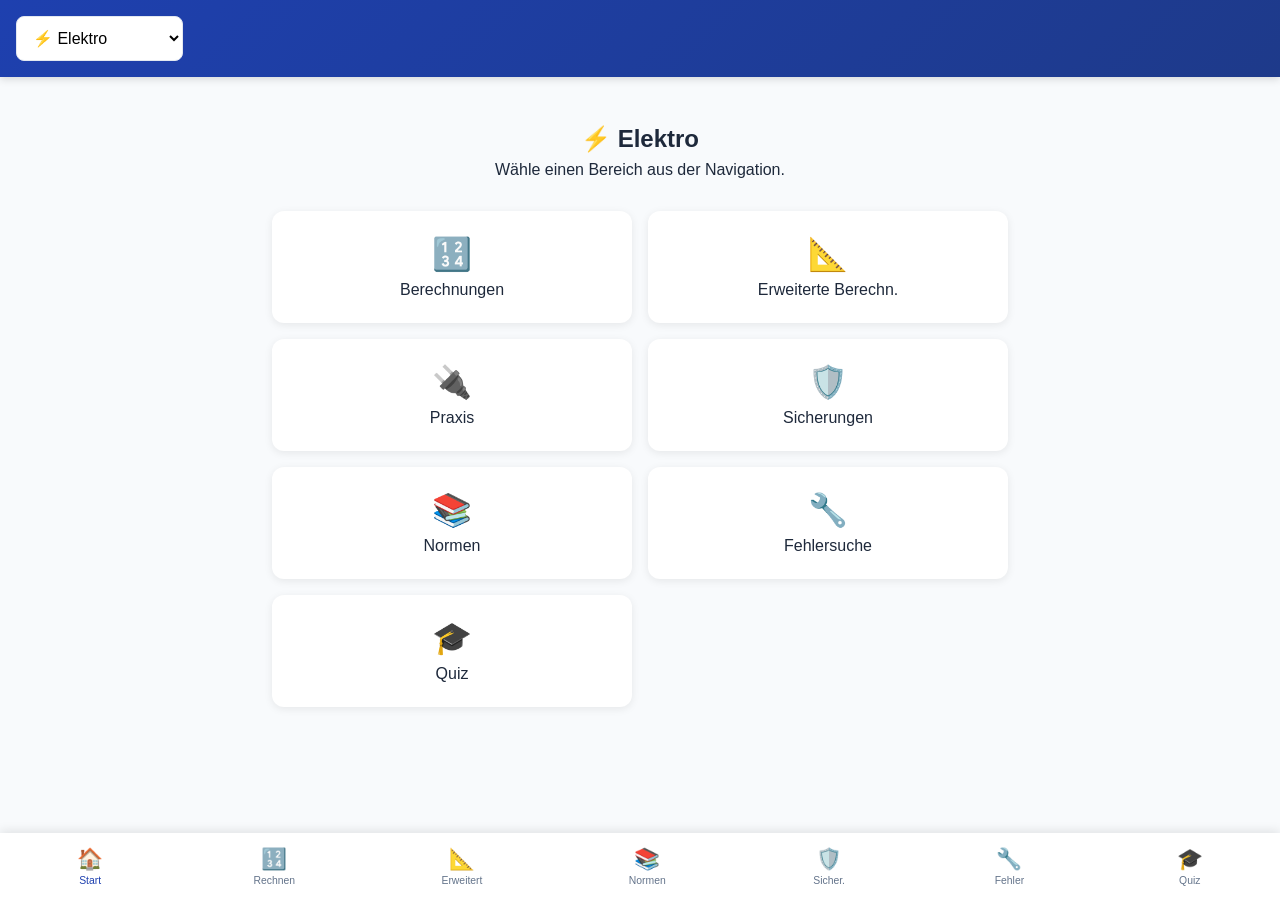
==== commit 23922e53: "Add files via upload" ====
--- a/index.html
+++ b/index.html
@@ -4,8 +4,8 @@
   <meta charset="UTF-8">
   <meta name="viewport" content="width=device-width, initial-scale=1.0, user-scalable=no">
   <meta name="theme-color" content="#1e40af">
-  <meta name="description" content="Komplette Elektro-Suite für Fachkräfte & Azubis">
-  <title>ElektroProfi Ultimate</title>
+  <meta name="description" content="Komplette Bau-Suite für alle Gewerke">
+  <title>Hoher Bausammlung</title>
   <link rel="manifest" href="./manifest.json">
   <link rel="icon" type="image/svg+xml" href="./icons/icon.svg">
   <link rel="icon" type="image/png" sizes="32x32" href="./icons/icon-72.png">
@@ -14,13 +14,23 @@
 </head>
 <body>
   <header class="app-header">
-    <h1>⚡ ElektroProfi</h1>
-    <span class="offline-indicator" id="offline-badge">Offline</span>
+    <div class="header-content">
+      <select id="gewerk-select" class="gewerk-dropdown" onchange="changeGewerk(this.value)">
+        <option value="elektro" selected>⚡ Elektro</option>
+        <option value="hlsk">🔧 HLSK</option>
+        <option value="statik">🏗️ Statik</option>
+        <option value="brandschutz">🔥 Brandschutz</option>
+        <option value="arbeitsschutz">⚠️ Arbeitsschutz</option>
+        <option value="baurecht">📋 Baurecht</option>
+        <option value="geg">🌱 GEG/Energie</option>
+      </select>
+      <span class="offline-indicator" id="offline-badge">Offline</span>
+    </div>
   </header>
 
   <main id="content">
-    <div class="welcome">
-      <h2>Willkommen!</h2>
+    <div class="welcome" id="welcome-elektro">
+      <h2>⚡ Elektro</h2>
       <p>Wähle einen Bereich aus der Navigation.</p>
       <div class="feature-grid">
         <div class="feature-card" onclick="loadPage('berechnungen')">
@@ -29,7 +39,7 @@
         </div>
         <div class="feature-card" onclick="loadPage('erweitert')">
           <span class="feature-icon">📐</span>
-          <span>Erweitert</span>
+          <span>Erweiterte Berechn.</span>
         </div>
         <div class="feature-card" onclick="loadPage('praxis')">
           <span class="feature-icon">🔌</span>
@@ -41,7 +51,11 @@
         </div>
         <div class="feature-card" onclick="loadPage('wissen')">
           <span class="feature-icon">📚</span>
-          <span>Wissen</span>
+          <span>Normen</span>
+        </div>
+        <div class="feature-card" onclick="loadPage('fehlersuche')">
+          <span class="feature-icon">🔧</span>
+          <span>Fehlersuche</span>
         </div>
         <div class="feature-card" onclick="loadPage('lernen')">
           <span class="feature-icon">🎓</span>
@@ -51,7 +65,7 @@
     </div>
   </main>
 
-  <nav class="bottom-nav">
+  <nav class="bottom-nav" id="nav-elektro">
     <button class="nav-btn active" data-page="home" onclick="loadPage('home')">
       <span class="nav-icon">🏠</span>
       <span class="nav-label">Start</span>
@@ -60,17 +74,21 @@
       <span class="nav-icon">🔢</span>
       <span class="nav-label">Rechnen</span>
     </button>
-    <button class="nav-btn" data-page="praxis" onclick="loadPage('praxis')">
-      <span class="nav-icon">🔌</span>
-      <span class="nav-label">Praxis</span>
+    <button class="nav-btn" data-page="erweitert" onclick="loadPage('erweitert')">
+      <span class="nav-icon">📐</span>
+      <span class="nav-label">Erweitert</span>
+    </button>
+    <button class="nav-btn" data-page="wissen" onclick="loadPage('wissen')">
+      <span class="nav-icon">📚</span>
+      <span class="nav-label">Normen</span>
     </button>
     <button class="nav-btn" data-page="sicherungen" onclick="loadPage('sicherungen')">
       <span class="nav-icon">🛡️</span>
       <span class="nav-label">Sicher.</span>
     </button>
-    <button class="nav-btn" data-page="wissen" onclick="loadPage('wissen')">
-      <span class="nav-icon">📚</span>
-      <span class="nav-label">Wissen</span>
+    <button class="nav-btn" data-page="fehlersuche" onclick="loadPage('fehlersuche')">
+      <span class="nav-icon">🔧</span>
+      <span class="nav-label">Fehler</span>
     </button>
     <button class="nav-btn" data-page="lernen" onclick="loadPage('lernen')">
       <span class="nav-icon">🎓</span>
